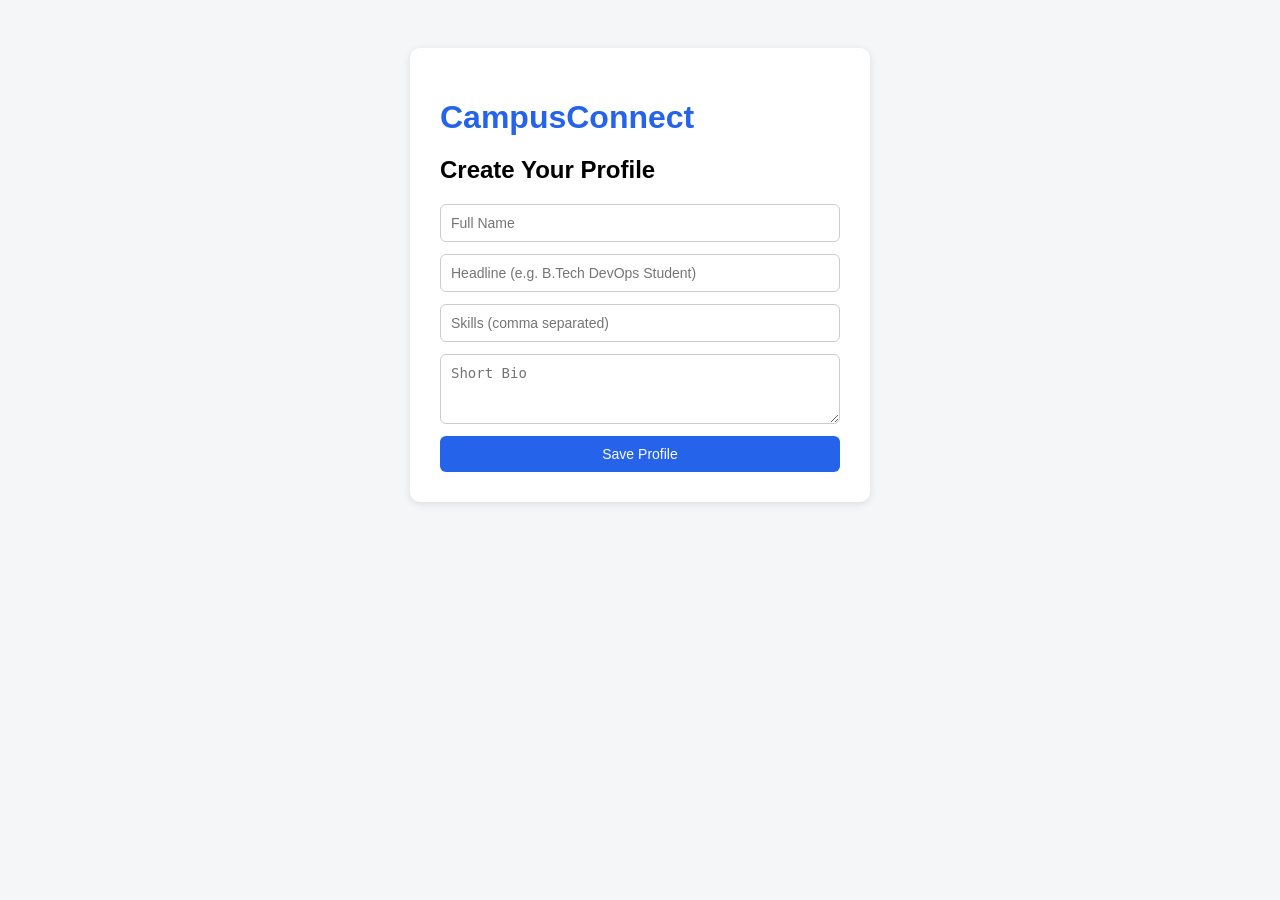
==== index.html @ 3b081820 "Added basic profile page UI with save functionality" ====
<!DOCTYPE html>
<html lang="en">
<head>
  <meta charset="UTF-8">
  <title>CampusConnect - My Profile</title>
  <link rel="stylesheet" href="style.css">
</head>
<body>
  <div class="container">
    <h1>CampusConnect</h1>
    <h2>Create Your Profile</h2>

    <form id="profileForm">
      <input type="text" id="name" placeholder="Full Name" required>
      <input type="text" id="headline" placeholder="Headline (e.g. B.Tech DevOps Student)" required>
      <input type="text" id="skills" placeholder="Skills (comma separated)" required>
      <textarea id="bio" placeholder="Short Bio" rows="3"></textarea>
      <button type="submit">Save Profile</button>
    </form>

    <div id="profileDisplay" class="profile-card hidden">
      <h3 id="displayName"></h3>
      <p id="displayHeadline"></p>
      <p><strong>Skills:</strong> <span id="displaySkills"></span></p>
      <p id="displayBio"></p>
    </div>
  </div>

  <script src="script.js"></script>
</body>
</html>
---- style.css ----
body {
  font-family: Arial, sans-serif;
  background: #f4f6f8;
  display: flex;
  justify-content: center;
  padding: 40px;
}

.container {
  background: white;
  padding: 30px;
  border-radius: 10px;
  box-shadow: 0 2px 8px rgba(0,0,0,0.1);
  width: 400px;
}

h1 {
  color: #2563eb;
  margin-bottom: 0;
}

form {
  display: flex;
  flex-direction: column;
  gap: 12px;
  margin-top: 20px;
}

input, textarea, button {
  padding: 10px;
  border-radius: 6px;
  border: 1px solid #ccc;
  font-size: 14px;
}

button {
  background: #2563eb;
  color: white;
  border: none;
  cursor: pointer;
}

button:hover {
  background: #1e40af;
}

.profile-card {
  margin-top: 20px;
  padding: 15px;
  background: #f0f4ff;
  border-radius: 8px;
}

.hidden {
  display: none;
}
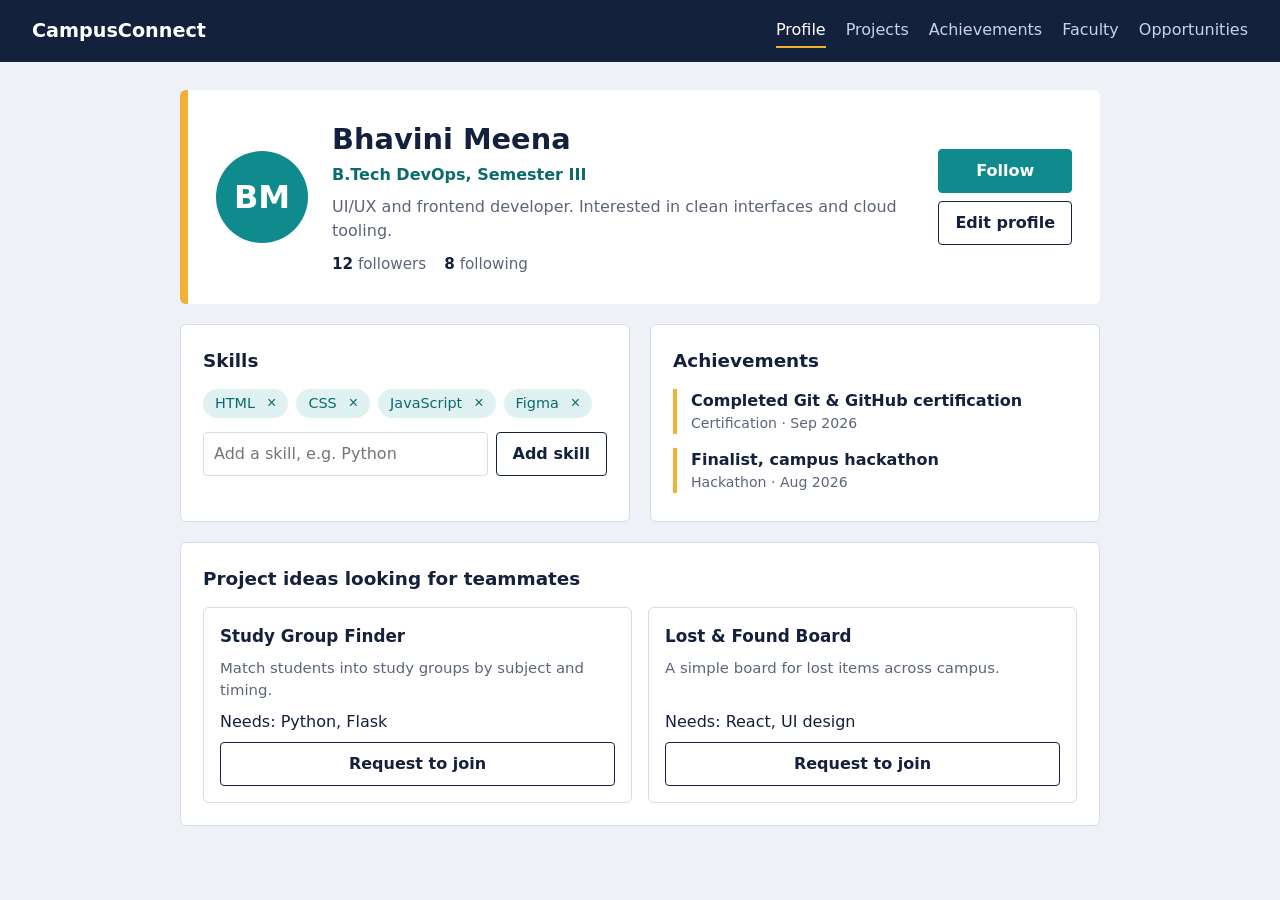
==== commit 14bb76ee: "Add profile page UI" ====
--- a/index.html
+++ b/index.html
@@ -2,30 +2,76 @@
 <html lang="en">
 <head>
   <meta charset="UTF-8">
-  <title>CampusConnect - My Profile</title>
+  <meta name="viewport" content="width=device-width, initial-scale=1">
+  <title>CampusConnect – Profile</title>
   <link rel="stylesheet" href="style.css">
 </head>
 <body>
-  <div class="container">
-    <h1>CampusConnect</h1>
-    <h2>Create Your Profile</h2>
+  <header class="topbar">
+    <a class="brand" href="index.html">CampusConnect</a>
+    <nav aria-label="Main">
+      <a href="index.html" class="active">Profile</a>
+      <a href="#projects">Projects</a>
+      <a href="#achievements">Achievements</a>
+      <a href="#">Faculty</a>
+      <a href="#">Opportunities</a>
+    </nav>
+  </header>
 
-    <form id="profileForm">
-      <input type="text" id="name" placeholder="Full Name" required>
-      <input type="text" id="headline" placeholder="Headline (e.g. B.Tech DevOps Student)" required>
-      <input type="text" id="skills" placeholder="Skills (comma separated)" required>
-      <textarea id="bio" placeholder="Short Bio" rows="3"></textarea>
-      <button type="submit">Save Profile</button>
-    </form>
+  <main>
+    <section class="profile-card" aria-labelledby="student-name">
+      <div class="avatar" id="avatar" aria-hidden="true"></div>
+      <div class="profile-info">
+        <h1 id="student-name"></h1>
+        <p class="spec" id="student-spec"></p>
+        <p class="bio" id="student-bio"></p>
+        <div class="stats">
+          <span><strong id="followers">0</strong> followers</span>
+          <span><strong id="following">0</strong> following</span>
+        </div>
+      </div>
+      <div class="actions">
+        <button id="follow-btn" class="btn primary" type="button">Follow</button>
+        <button id="edit-btn" class="btn" type="button">Edit profile</button>
+      </div>
+    </section>
 
-    <div id="profileDisplay" class="profile-card hidden">
-      <h3 id="displayName"></h3>
-      <p id="displayHeadline"></p>
-      <p><strong>Skills:</strong> <span id="displaySkills"></span></p>
-      <p id="displayBio"></p>
+    <section id="edit-panel" class="panel hidden" aria-label="Edit profile">
+      <h2>Edit profile</h2>
+      <label>Name <input id="in-name" type="text"></label>
+      <label>Specialization <input id="in-spec" type="text"></label>
+      <label>Bio <textarea id="in-bio" rows="3"></textarea></label>
+      <p class="error" id="edit-error" role="alert"></p>
+      <div class="row">
+        <button id="save-btn" class="btn primary" type="button">Save changes</button>
+        <button id="cancel-btn" class="btn" type="button">Cancel</button>
+      </div>
+    </section>
+
+    <div class="grid">
+      <section class="panel" aria-labelledby="skills-h">
+        <h2 id="skills-h">Skills</h2>
+        <ul id="skills" class="chips"></ul>
+        <div class="row">
+          <input id="skill-input" type="text" placeholder="Add a skill, e.g. Python" aria-label="New skill">
+          <button id="skill-btn" class="btn" type="button">Add skill</button>
+        </div>
+        <p class="error" id="skill-error" role="alert"></p>
+      </section>
+
+      <section class="panel" id="achievements" aria-labelledby="ach-h">
+        <h2 id="ach-h">Achievements</h2>
+        <ul id="achievement-list" class="timeline"></ul>
+      </section>
     </div>
-  </div>
 
+    <section class="panel" id="projects" aria-labelledby="proj-h">
+      <h2 id="proj-h">Project ideas looking for teammates</h2>
+      <div id="project-list" class="projects"></div>
+    </section>
+  </main>
+
+  <div id="toast" class="toast" role="status" aria-live="polite"></div>
   <script src="script.js"></script>
 </body>
 </html>
--- a/style.css
+++ b/style.css
@@ -1,56 +1,122 @@
-body {
-  font-family: Arial, sans-serif;
-  background: #f4f6f8;
-  display: flex;
-  justify-content: center;
-  padding: 40px;
+:root {
+  --bg: #eef2f7;
+  --surface: #ffffff;
+  --ink: #14213d;
+  --muted: #5b6577;
+  --line: #d5dce8;
+  --teal: #0f8b8d;
+  --teal-dark: #0b6b6d;
+  --amber: #f2b134;
+  --danger: #b3261e;
 }
 
-.container {
-  background: white;
-  padding: 30px;
-  border-radius: 10px;
-  box-shadow: 0 2px 8px rgba(0,0,0,0.1);
-  width: 400px;
+* { box-sizing: border-box; }
+
+body {
+  margin: 0;
+  font-family: "Trebuchet MS", "Segoe UI", system-ui, sans-serif;
+  background: var(--bg);
+  color: var(--ink);
+  line-height: 1.5;
 }
 
-h1 {
-  color: #2563eb;
-  margin-bottom: 0;
+.topbar {
+  display: flex;
+  align-items: center;
+  justify-content: space-between;
+  flex-wrap: wrap;
+  gap: 12px;
+  padding: 14px 32px;
+  background: var(--ink);
+}
+.brand { color: #fff; font-weight: 700; font-size: 1.2rem; text-decoration: none; }
+.topbar nav { display: flex; gap: 20px; flex-wrap: wrap; }
+.topbar nav a { color: #c9d3e6; text-decoration: none; padding: 4px 0; }
+.topbar nav a:hover, .topbar nav a.active { color: #fff; border-bottom: 2px solid var(--amber); }
+
+main { max-width: 960px; margin: 28px auto; padding: 0 20px; display: grid; gap: 20px; }
+
+.profile-card {
+  display: flex;
+  gap: 24px;
+  align-items: center;
+  flex-wrap: wrap;
+  background: var(--surface);
+  border-left: 8px solid var(--amber);
+  border-radius: 6px;
+  padding: 28px;
+}
+.avatar {
+  width: 92px; height: 92px; border-radius: 50%;
+  background: var(--teal); color: #fff;
+  display: grid; place-items: center;
+  font-size: 2rem; font-weight: 700;
+}
+.profile-info { flex: 1; min-width: 220px; }
+.profile-info h1 { margin: 0; font-size: 1.8rem; }
+.spec { margin: 2px 0 8px; color: var(--teal-dark); font-weight: 600; }
+.bio { margin: 0 0 10px; color: var(--muted); max-width: 60ch; }
+.stats { display: flex; gap: 18px; color: var(--muted); font-size: 0.95rem; }
+.stats strong { color: var(--ink); }
+.actions { display: flex; flex-direction: column; gap: 8px; }
+
+.grid { display: grid; grid-template-columns: 1fr 1fr; gap: 20px; }
+@media (max-width: 700px) { .grid { grid-template-columns: 1fr; } .topbar { padding: 14px 16px; } }
+
+.panel { background: var(--surface); border-radius: 6px; padding: 22px; border: 1px solid var(--line); }
+.panel h2 { margin: 0 0 14px; font-size: 1.15rem; }
+.hidden { display: none; }
+
+label { display: block; margin-bottom: 12px; font-weight: 600; font-size: 0.9rem; }
+input, textarea {
+  display: block; width: 100%; margin-top: 4px;
+  padding: 9px 10px; font: inherit;
+  border: 1px solid var(--line); border-radius: 4px;
+}
+.row { display: flex; gap: 8px; align-items: flex-start; }
+.row input { margin-top: 0; }
+
+.btn {
+  font: inherit; font-weight: 600; cursor: pointer;
+  padding: 9px 16px; border-radius: 4px;
+  border: 1px solid var(--ink); background: transparent; color: var(--ink);
+  white-space: nowrap;
+}
+.btn:hover { background: #e3e9f3; }
+.btn.primary { background: var(--teal); border-color: var(--teal); color: #fff; }
+.btn.primary:hover { background: var(--teal-dark); }
+.btn.done { background: var(--ink); border-color: var(--ink); color: #fff; }
+
+:focus-visible { outline: 3px solid var(--amber); outline-offset: 2px; }
+
+.chips { list-style: none; margin: 0 0 14px; padding: 0; display: flex; flex-wrap: wrap; gap: 8px; }
+.chips li {
+  background: #dff1f1; color: var(--teal-dark);
+  padding: 4px 6px 4px 12px; border-radius: 999px; font-size: 0.9rem;
+  display: flex; align-items: center; gap: 6px;
+}
+.chips button {
+  border: 0; background: transparent; cursor: pointer;
+  color: var(--teal-dark); font-size: 1rem; line-height: 1; padding: 2px 6px;
 }
 
-form {
-  display: flex;
-  flex-direction: column;
-  gap: 12px;
-  margin-top: 20px;
+.timeline { list-style: none; margin: 0; padding: 0; display: grid; gap: 14px; }
+.timeline li { padding-left: 14px; border-left: 4px solid var(--amber); }
+.timeline .t { font-weight: 700; }
+.timeline .m { color: var(--muted); font-size: 0.88rem; }
+
+.projects { display: grid; grid-template-columns: repeat(auto-fit, minmax(260px, 1fr)); gap: 16px; }
+.project { border: 1px solid var(--line); border-radius: 6px; padding: 16px; display: flex; flex-direction: column; gap: 8px; }
+.project h3 { margin: 0; font-size: 1.05rem; }
+.project p { margin: 0; color: var(--muted); font-size: 0.93rem; flex: 1; }
+
+.error { color: var(--danger); font-size: 0.88rem; min-height: 1.2em; margin: 6px 0 0; }
+
+.toast {
+  position: fixed; bottom: 24px; left: 50%; transform: translateX(-50%) translateY(20px);
+  background: var(--ink); color: #fff; padding: 10px 20px; border-radius: 4px;
+  opacity: 0; pointer-events: none; transition: opacity .2s, transform .2s;
 }
+.toast.show { opacity: 1; transform: translateX(-50%) translateY(0); }
 
-input, textarea, button {
-  padding: 10px;
-  border-radius: 6px;
-  border: 1px solid #ccc;
-  font-size: 14px;
-}
-
-button {
-  background: #2563eb;
-  color: white;
-  border: none;
-  cursor: pointer;
-}
-
-button:hover {
-  background: #1e40af;
-}
-
-.profile-card {
-  margin-top: 20px;
-  padding: 15px;
-  background: #f0f4ff;
-  border-radius: 8px;
-}
-
-.hidden {
-  display: none;
-}
+@media (prefers-reduced-motion: reduce) { .toast { transition: none; } }
